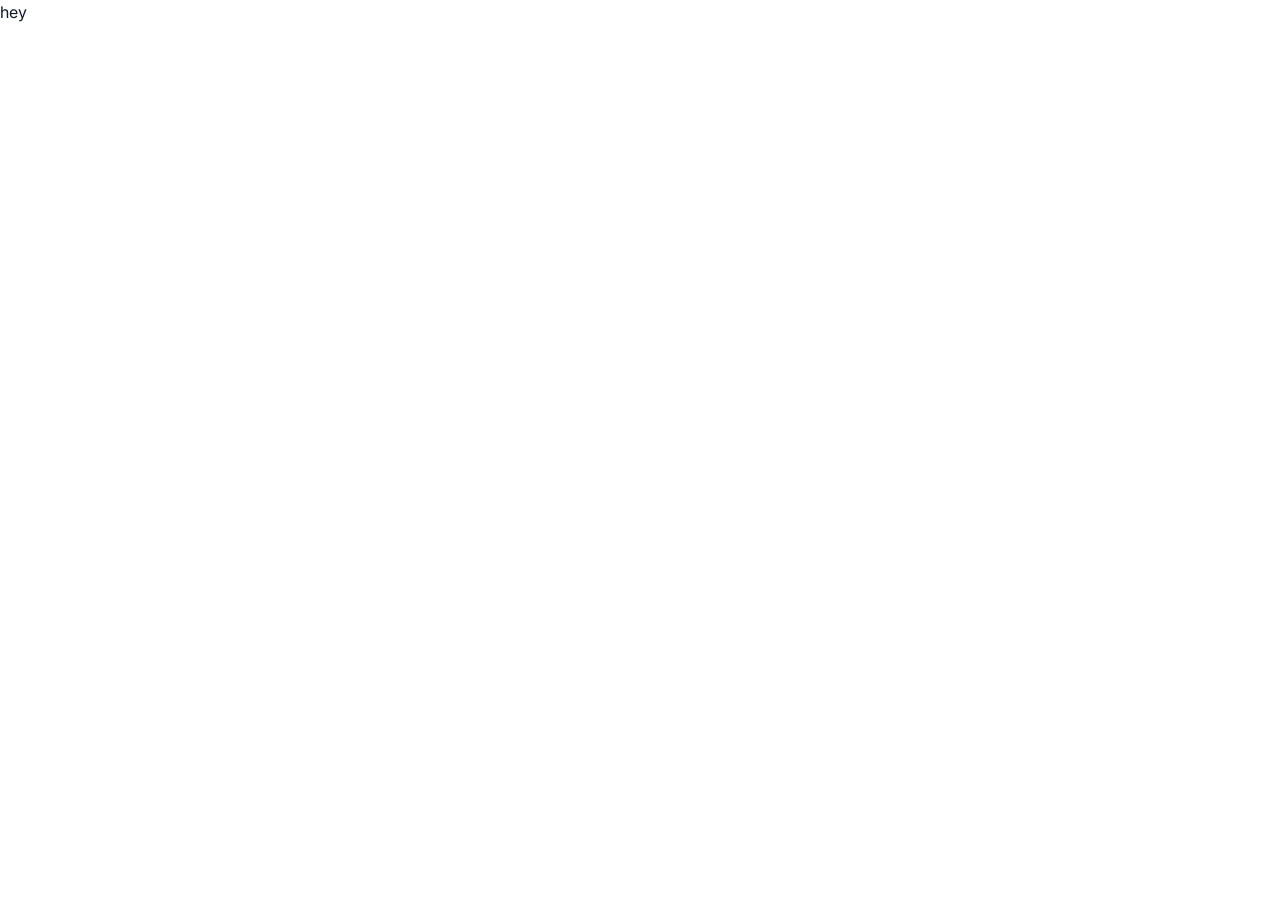
==== publications.html @ ed7dbdea "added publications page" ====
<!DOCTYPE html>
<html lang="en">
<head>
  <meta charset="UTF-8">
  <meta name="viewport" content="width=device-width, initial-scale=1.0">
  <meta name="description" content="Iron IoT is a British Columbian non-profit focused on IoT security through an IoT search engine, IoT honeypot, and IoT vulnerability scanner.">
  <meta name="theme-color" content="#1f6fb2">
  <title>Iron IoT</title>
  <link rel="icon" type="image/png" href="https://ironiot.github.io/assets/logo.png">
  <link rel="preconnect" href="https://fonts.googleapis.com">
  <link rel="preconnect" href="https://fonts.gstatic.com" crossorigin>
  <link href="https://fonts.googleapis.com/css2?family=Inter:wght@400;500;600;700;800&display=swap" rel="stylesheet">
  <link rel="stylesheet" href="styles.css">

  <script type="application/ld+json">
  {
    "@context": "https://schema.org",
    "@type": "Organization",
    "name": "Iron IoT",
    "url": "https://ironiot.ca/",
    "logo": "https://ironiot.github.io/assets/logo.png"
  }
  </script>
  <meta property="og:image" content="https://ironiot.github.io/assets/logo.png">
</head>
<body>
    hey
  <script src="script.js"></script>
</body>
</html>
---- styles.css ----
:root {
  --bg: #ffffff;
  --bg-soft: #f4f7fb;
  --bg-dark: #0f1724;
  --surface: #ffffff;
  --surface-dark: rgba(255, 255, 255, 0.06);
  --text: #111827;
  --text-soft: #4b5563;
  --text-light: #d6deeb;
  --line: #d8e1ec;
  --primary: #1f6fb2;
  --primary-dark: #165488;
  --shadow: 0 20px 50px rgba(15, 23, 36, 0.08);
  --radius-lg: 24px;
  --radius-md: 18px;
  --radius-sm: 12px;
  --container: 1180px;
}

* {
  box-sizing: border-box;
}

html {
  scroll-behavior: smooth;
}

body {
  margin: 0;
  font-family: "Inter", system-ui, -apple-system, BlinkMacSystemFont, "Segoe UI", sans-serif;
  background: var(--bg);
  color: var(--text);
  line-height: 1.6;
}

img {
  max-width: 100%;
  display: block;
}

button,
a {
  -webkit-tap-highlight-color: transparent;
}

.skip-link {
  position: absolute;
  left: -9999px;
  top: auto;
}

.skip-link:focus {
  left: 1rem;
  top: 1rem;
  background: #fff;
  padding: 0.75rem 1rem;
  border-radius: 0.75rem;
  z-index: 1000;
}

.container {
  width: min(calc(100% - 2rem), var(--container));
  margin: 0 auto;
}

.section {
  padding: 6rem 0;
}

.section-muted {
  background: var(--bg-soft);
}

.section-dark {
  background: linear-gradient(135deg, #0f1724, #162132 60%, #10263f);
  color: white;
}

.section-grid.two-col {
  display: grid;
  grid-template-columns: 1.1fr 1fr;
  gap: 2rem;
  align-items: center;
}

.section-heading {
  max-width: 760px;
  margin-bottom: 2.5rem;
}

.eyebrow {
  display: inline-block;
  margin: 0 0 1rem;
  font-size: 0.85rem;
  font-weight: 700;
  letter-spacing: 0.12em;
  text-transform: uppercase;
  color: var(--primary);
}

h1,
h2,
h3 {
  margin: 0 0 1rem;
  line-height: 1.15;
}

h1 {
  font-size: clamp(2.5rem, 5vw, 4.5rem);
  max-width: 12ch;
}

h2 {
  font-size: clamp(2rem, 3vw, 3rem);
}

h3 {
  font-size: 1.35rem;
}

p {
  margin: 0 0 1rem;
  color: var(--text-soft);
}

.section-dark p,
.section-dark .timeline-item p,
.section-dark .impact-list p {
  color: var(--text-light);
}

.site-header {
  position: sticky;
  top: 0;
  z-index: 100;
  backdrop-filter: blur(18px);
  background: rgba(255, 255, 255, 0.85);
  border-bottom: 1px solid rgba(216, 225, 236, 0.8);
}

.header-inner {
  min-height: 80px;
  display: flex;
  align-items: center;
  justify-content: space-between;
  gap: 1.5rem;
}

.brand {
  display: inline-flex;
  align-items: center;
  gap: 0.9rem;
  color: inherit;
  text-decoration: none;
}

.brand img {
  width: 58px;
  height: 58px;
  object-fit: contain;
  border-radius: 14px;
}

.brand-text {
  display: flex;
  flex-direction: column;
}

.brand-name {
  font-size: 1.15rem;
  font-weight: 800;
}

.brand-tag {
  font-size: 0.9rem;
  color: var(--text-soft);
}

.site-nav {
  display: flex;
  align-items: center;
  gap: 1.2rem;
}

.site-nav a {
  color: var(--text);
  text-decoration: none;
  font-weight: 600;
}

.site-nav a:hover,
.site-nav a:focus-visible {
  color: var(--primary);
}

.nav-cta {
  padding: 0.8rem 1rem;
  border: 1px solid var(--line);
  border-radius: 999px;
}

.nav-toggle {
  display: none;
  width: 52px;
  height: 52px;
  border: 1px solid var(--line);
  border-radius: 14px;
  background: #fff;
  padding: 0;
  cursor: pointer;
}

.nav-toggle span {
  display: block;
  width: 22px;
  height: 2px;
  background: var(--text);
  margin: 5px auto;
  transition: transform 0.25s ease, opacity 0.25s ease;
}

.hero {
  padding-top: 5rem;
  background:
    radial-gradient(circle at top right, rgba(31, 111, 178, 0.16), transparent 35%),
    linear-gradient(180deg, #f9fbff 0%, #ffffff 100%);
}

.hero-grid {
  display: grid;
  grid-template-columns: 1.15fr 0.95fr;
  gap: 2rem;
  align-items: center;
}

.hero-text {
  max-width: 62ch;
  font-size: 1.05rem;
}

.hero-actions {
  display: flex;
  flex-wrap: wrap;
  gap: 1rem;
  margin: 2rem 0 1.5rem;
}

.button {
  display: inline-flex;
  align-items: center;
  justify-content: center;
  min-height: 52px;
  padding: 0.95rem 1.3rem;
  border-radius: 999px;
  text-decoration: none;
  font-weight: 700;
  transition: transform 0.2s ease, box-shadow 0.2s ease, background 0.2s ease;
}

.button:hover,
.button:focus-visible {
  transform: translateY(-1px);
}

.button-primary {
  background: var(--primary);
  color: white;
  box-shadow: 0 18px 40px rgba(31, 111, 178, 0.25);
}

.button-primary:hover,
.button-primary:focus-visible {
  background: var(--primary-dark);
}

.button-secondary {
  border: 1px solid var(--line);
  color: var(--text);
  background: white;
}

.hero-points {
  padding: 0;
  margin: 1.2rem 0 0;
  list-style: none;
  display: grid;
  gap: 0.8rem;
}

.hero-points li {
  display: flex;
  align-items: center;
  gap: 0.75rem;
  font-weight: 600;
}

.hero-points li::before {
  content: "";
  width: 10px;
  height: 10px;
  border-radius: 50%;
  background: var(--primary);
  flex-shrink: 0;
}

.hero-panel {
  display: grid;
  gap: 1rem;
}

.hero-card,
.stat-card,
.service-card,
.cta-panel,
.timeline-item {
  background: var(--surface);
  border: 1px solid rgba(216, 225, 236, 0.8);
  border-radius: var(--radius-lg);
  box-shadow: var(--shadow);
}

.hero-card {
  padding: 1.4rem;
}

.hero-card-main {
  background: linear-gradient(135deg, #0f1724, #18273b);
  color: white;
  min-height: 240px;
}

.hero-card-main p,
.hero-card-main h2 {
  color: white;
}

.hero-card-offset {
  margin-left: 2.25rem;
}

.chip {
  display: inline-flex;
  align-items: center;
  border-radius: 999px;
  padding: 0.45rem 0.75rem;
  font-size: 0.8rem;
  font-weight: 700;
  margin-bottom: 1rem;
}

.chip-blue {
  background: rgba(255, 255, 255, 0.12);
}

.stat-grid,
.service-grid {
  display: grid;
  gap: 1rem;
}

.stat-grid {
  grid-template-columns: repeat(2, minmax(0, 1fr));
}

.stat-card {
  padding: 1.5rem;
}

.stat-card strong {
  display: block;
  font-size: 1.2rem;
  margin-bottom: 0.5rem;
}

.stat-label {
  display: inline-block;
  margin-bottom: 0.8rem;
  font-size: 0.82rem;
  font-weight: 700;
  color: var(--primary);
  text-transform: uppercase;
  letter-spacing: 0.08em;
}

.service-grid {
  grid-template-columns: repeat(3, minmax(0, 1fr));
}

.service-card {
  padding: 1.8rem;
  min-height: 100%;
}

.service-icon {
  width: 52px;
  height: 52px;
  display: inline-grid;
  place-items: center;
  border-radius: 16px;
  background: rgba(31, 111, 178, 0.1);
  color: var(--primary);
  font-weight: 800;
  margin-bottom: 1.2rem;
}

.service-card ul {
  margin: 1.2rem 0 0;
  padding-left: 1.2rem;
  color: var(--text-soft);
}

.impact-list {
  display: grid;
  gap: 1rem;
}

.impact-list article {
  background: var(--surface-dark);
  border: 1px solid rgba(255, 255, 255, 0.08);
  border-radius: var(--radius-md);
  padding: 1.25rem;
}

.impact-list h3,
.impact-list p {
  color: white;
}

.timeline {
  display: grid;
  gap: 1rem;
}

.timeline-item {
  display: grid;
  grid-template-columns: 76px 1fr;
  gap: 1rem;
  align-items: start;
  padding: 1.4rem;
}

.timeline-step {
  width: 52px;
  height: 52px;
  display: grid;
  place-items: center;
  border-radius: 50%;
  background: var(--primary);
  color: white;
  font-weight: 800;
}

.cta-panel {
  display: grid;
  grid-template-columns: 1.2fr 0.8fr;
  gap: 2rem;
  padding: 2rem;
}

.cta-actions {
  display: flex;
  flex-direction: column;
  justify-content: center;
  gap: 0.9rem;
}

.cta-note {
  font-size: 0.92rem;
}

.site-footer {
  background: #0b1220;
  color: white;
  padding: 1.6rem 0;
}

.footer-inner {
  display: flex;
  align-items: center;
  justify-content: space-between;
  gap: 1rem;
}

.site-footer p {
  color: rgba(255, 255, 255, 0.78);
  margin: 0;
}

.reveal {
  opacity: 0;
  transform: translateY(18px);
  transition: opacity 0.7s ease, transform 0.7s ease;
}

.reveal.is-visible {
  opacity: 1;
  transform: none;
}

.delay-1 {
  transition-delay: 0.1s;
}

.delay-2 {
  transition-delay: 0.18s;
}

code {
  font-family: ui-monospace, SFMono-Regular, Menlo, Consolas, monospace;
  background: rgba(15, 23, 36, 0.06);
  padding: 0.15rem 0.4rem;
  border-radius: 0.4rem;
}

@media (max-width: 980px) {
  .hero-grid,
  .section-grid.two-col,
  .cta-panel,
  .service-grid {
    grid-template-columns: 1fr;
  }

  .hero-card-offset {
    margin-left: 0;
  }

  .site-nav {
    position: absolute;
    top: calc(100% + 0.6rem);
    right: 1rem;
    width: min(320px, calc(100% - 2rem));
    flex-direction: column;
    align-items: flex-start;
    padding: 1rem;
    border: 1px solid var(--line);
    border-radius: 20px;
    background: rgba(255, 255, 255, 0.98);
    box-shadow: var(--shadow);
    opacity: 0;
    visibility: hidden;
    transform: translateY(-8px);
    transition: 0.2s ease;
  }

  .site-nav.is-open {
    opacity: 1;
    visibility: visible;
    transform: translateY(0);
  }

  .nav-toggle {
    display: inline-block;
  }
}

@media (max-width: 720px) {
  .section {
    padding: 4.25rem 0;
  }

  .stat-grid {
    grid-template-columns: 1fr;
  }

  .timeline-item {
    grid-template-columns: 1fr;
  }

  .footer-inner {
    flex-direction: column;
    align-items: flex-start;
  }

  .brand-tag {
    display: none;
  }

  .hero {
    padding-top: 3.5rem;
  }
}

.social-links {
  display: flex;
  gap: 10px;
  margin-top: 20px;
  flex-wrap: wrap;
}

.social-item {
  display: flex;
  flex-direction: column;
  align-items: center;
  text-decoration: none;
  color: inherit;
  font-size: 10px;
  transition: transform 0.2s ease;
}

.social-item img {
  width: 30px;
  height: 30px;
  object-fit: contain;
  margin-bottom: 6px;
}

.social-item:hover {
  transform: translateY(-4px);
}
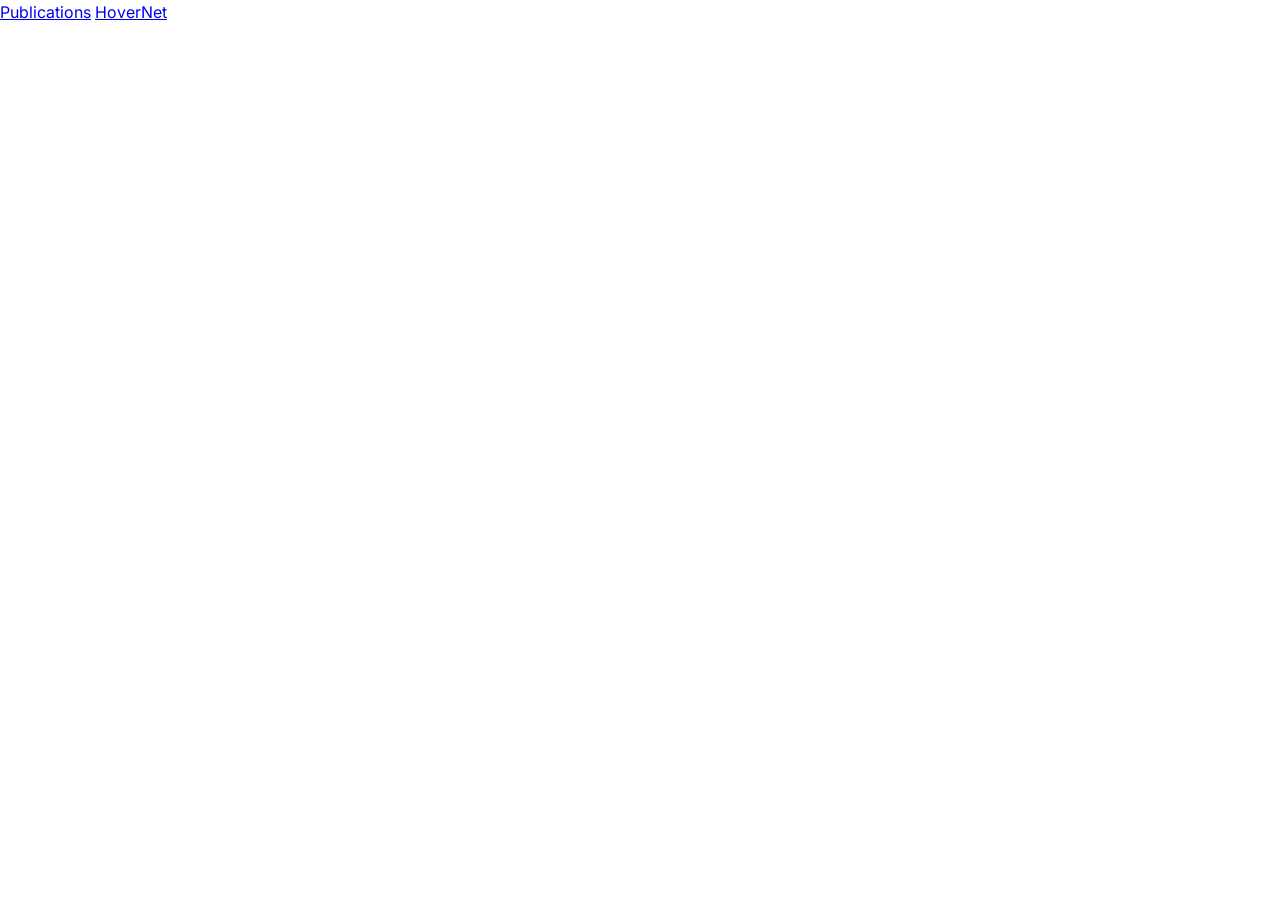
==== commit 43942d35: "added publications.html" ====
--- a/publications.html
+++ b/publications.html
@@ -24,7 +24,8 @@
   <meta property="og:image" content="https://ironiot.github.io/assets/logo.png">
 </head>
 <body>
-    hey
+    <a href="https://ironiot.github.io/publications.html">Publications</a>
+    <a href="https://ironiot.github.io/publications/HoverNet_IEEE_Report.pdf">HoverNet</a>
   <script src="script.js"></script>
 </body>
 </html>
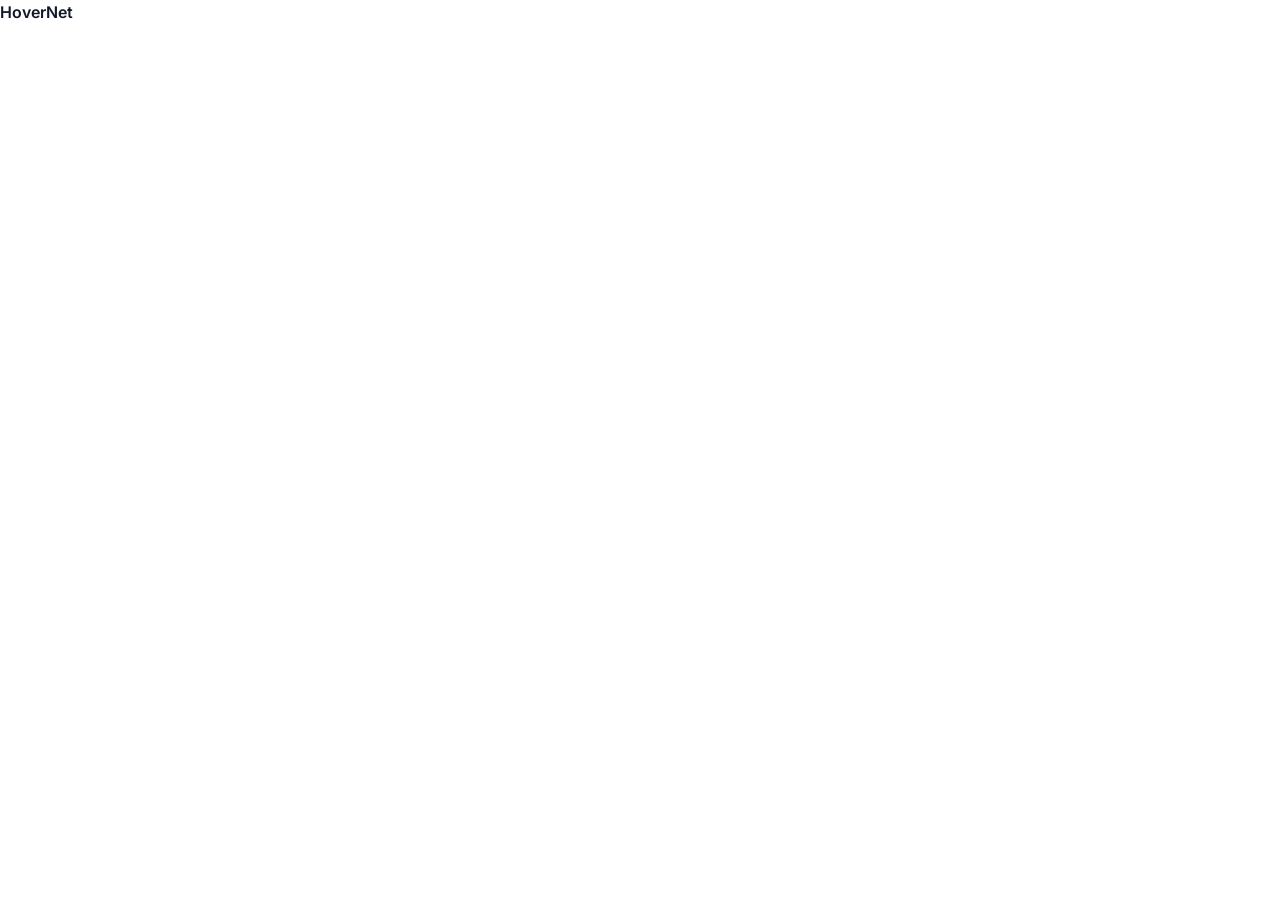
==== commit f22b101f: "." ====
--- a/publications.html
+++ b/publications.html
@@ -24,8 +24,12 @@
   <meta property="og:image" content="https://ironiot.github.io/assets/logo.png">
 </head>
 <body>
-    <a href="https://ironiot.github.io/publications.html">Publications</a>
+          <nav id="site-nav" class="site-nav" aria-label="Main navigation">
     <a href="https://ironiot.github.io/publications/HoverNet_IEEE_Report.pdf">HoverNet</a>
+      </nav>
+
+
+
   <script src="script.js"></script>
 </body>
 </html>
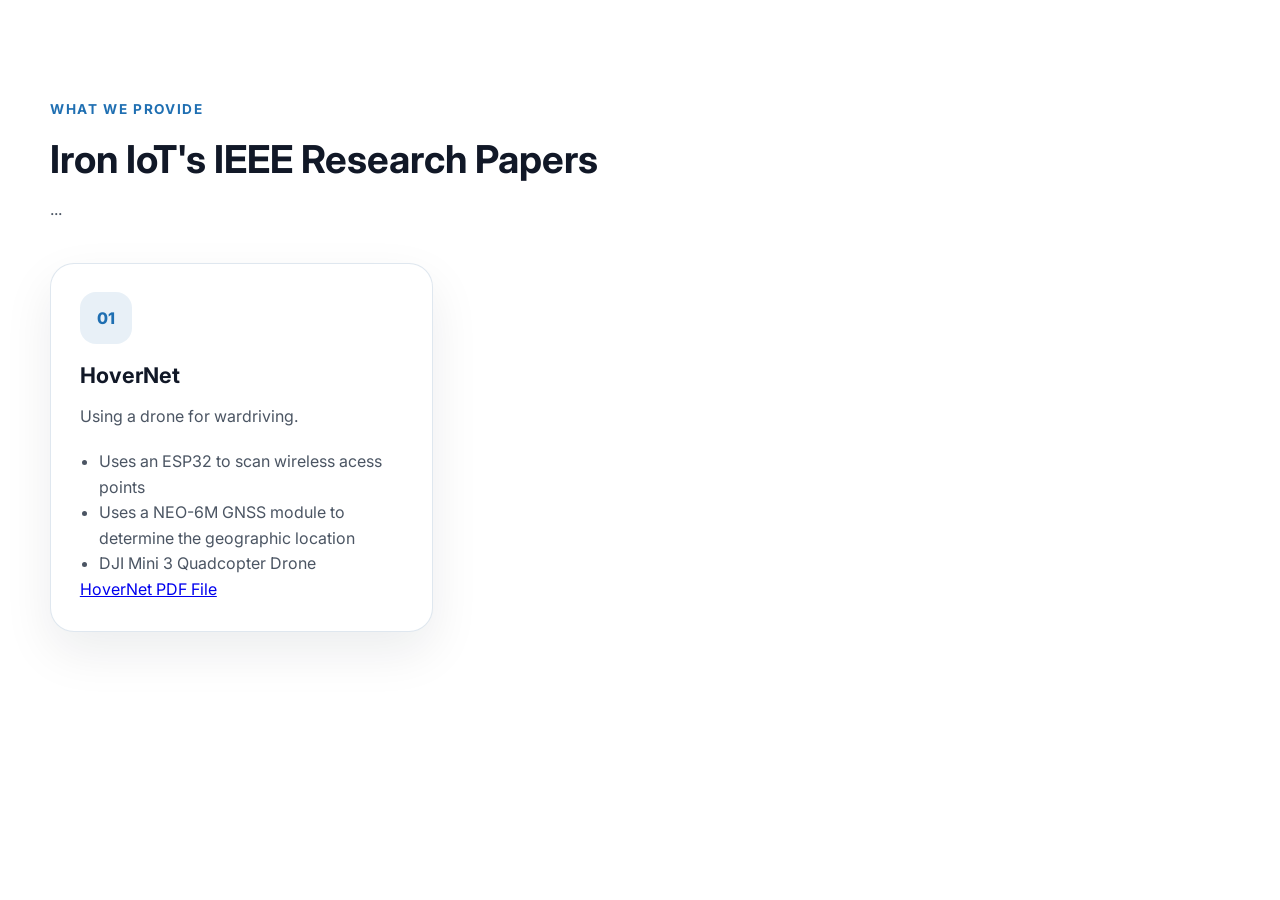
==== commit af38ca6b: "added publication description" ====
--- a/publications.html
+++ b/publications.html
@@ -23,13 +23,35 @@
   </script>
   <meta property="og:image" content="https://ironiot.github.io/assets/logo.png">
 </head>
-<body>
-          <nav id="site-nav" class="site-nav" aria-label="Main navigation">
-    <a href="https://ironiot.github.io/publications/HoverNet_IEEE_Report.pdf">HoverNet</a>
-      </nav>
+<body>    
+ <section class="section" id="services">
+      <div class="container">
+        <div class="section-heading reveal">
+          <p class="eyebrow">What we provide</p>
+          <h2>Iron IoT's IEEE Research Papers</h2>
+          <p>
+            ...
+          </p>
+        </div>
+        <div class="service-grid">
 
 
-
+          <article class="service-card reveal">
+            <div class="service-icon">01</div>
+            <h3>HoverNet</h3>
+            <p>
+                Using a drone for wardriving.
+            </p>
+            <ul>
+              <li>Uses an ESP32 to scan wireless acess points</li>
+              <li>Uses a NEO-6M GNSS module to determine the geographic location</li>
+              <li>DJI Mini 3 Quadcopter Drone</li>
+            </ul>
+            <a href="https://ironiot.github.io/publications/HoverNet_IEEE_Report.pdf">HoverNet PDF File</a>
+          </article>
+        </div>
+      </div>
+    </section>
   <script src="script.js"></script>
 </body>
 </html>
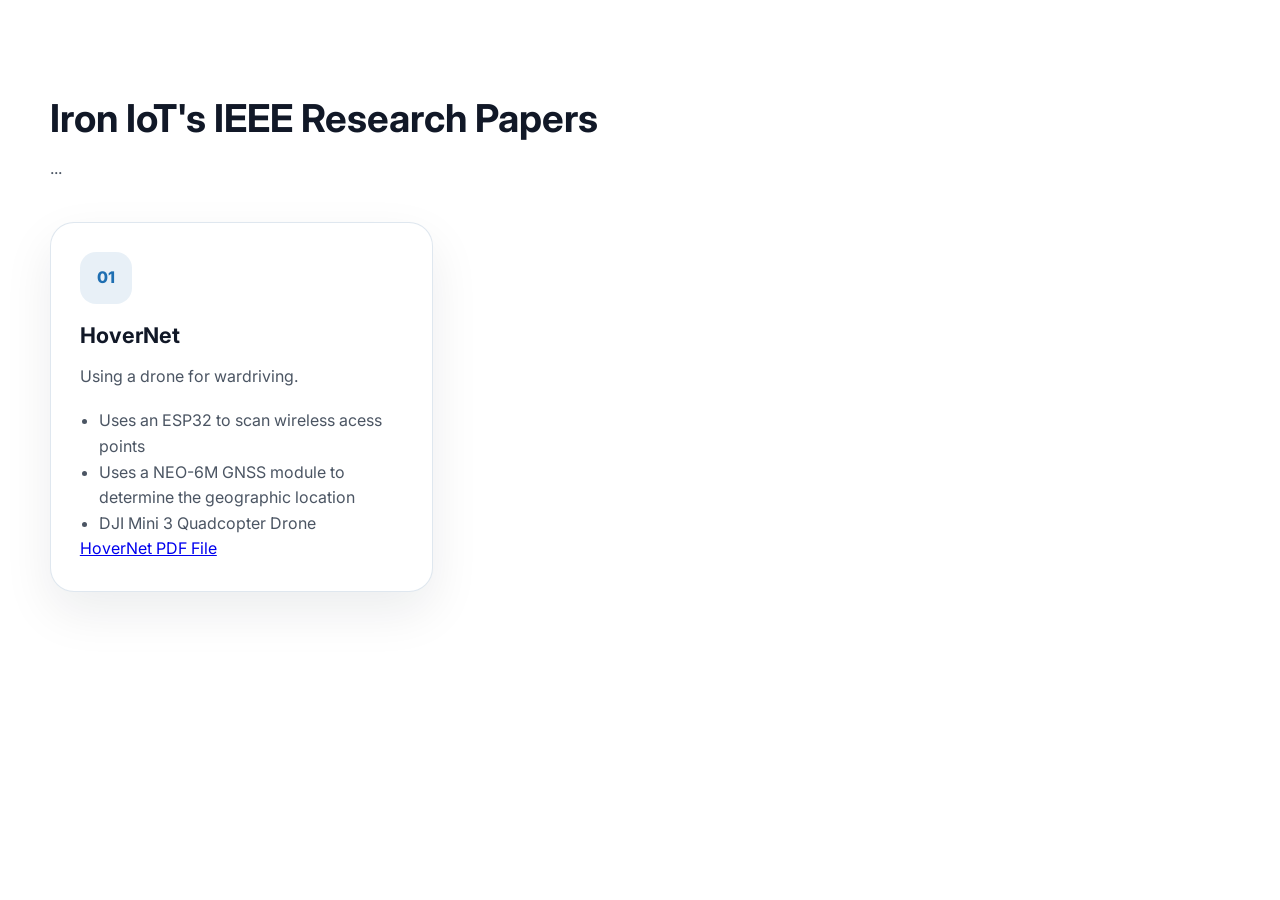
==== commit 1a5410d6: "git rid of a paragraph tag" ====
--- a/publications.html
+++ b/publications.html
@@ -27,7 +27,6 @@
  <section class="section" id="services">
       <div class="container">
         <div class="section-heading reveal">
-          <p class="eyebrow">What we provide</p>
           <h2>Iron IoT's IEEE Research Papers</h2>
           <p>
             ...
